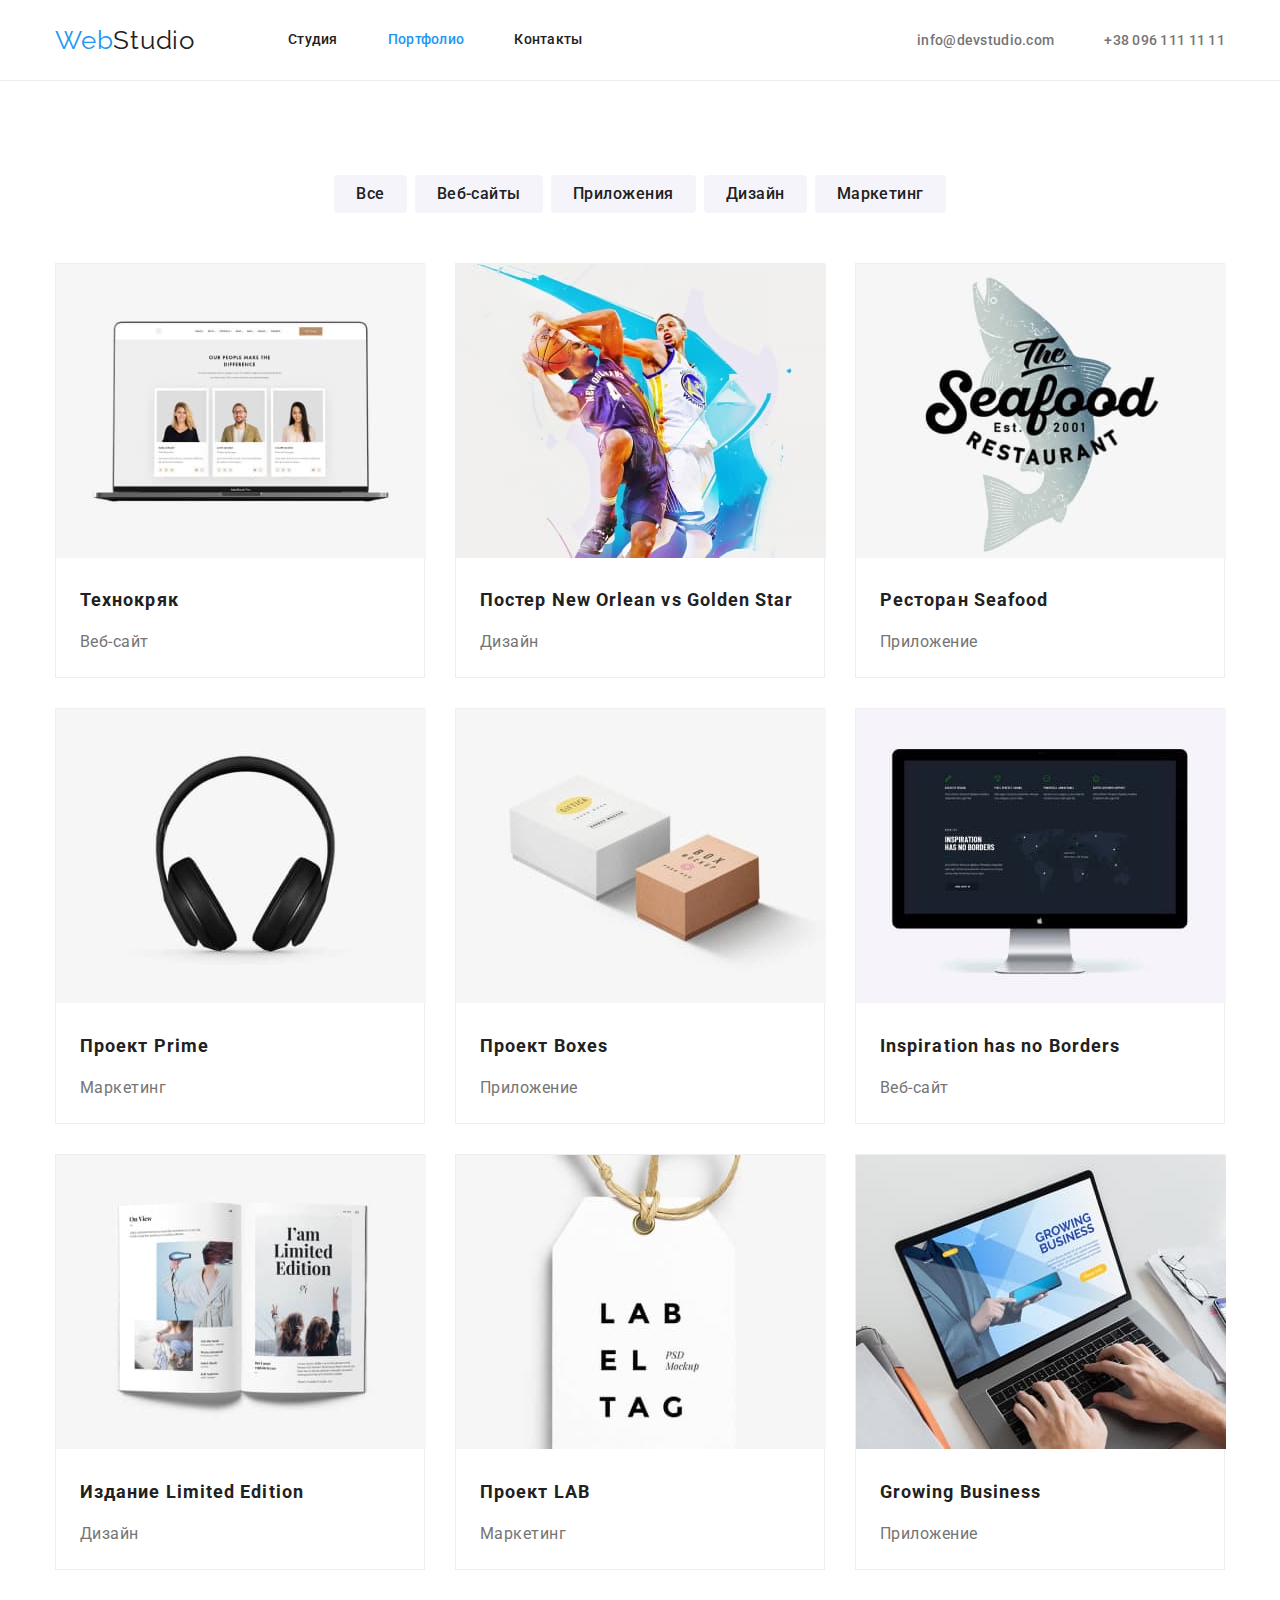
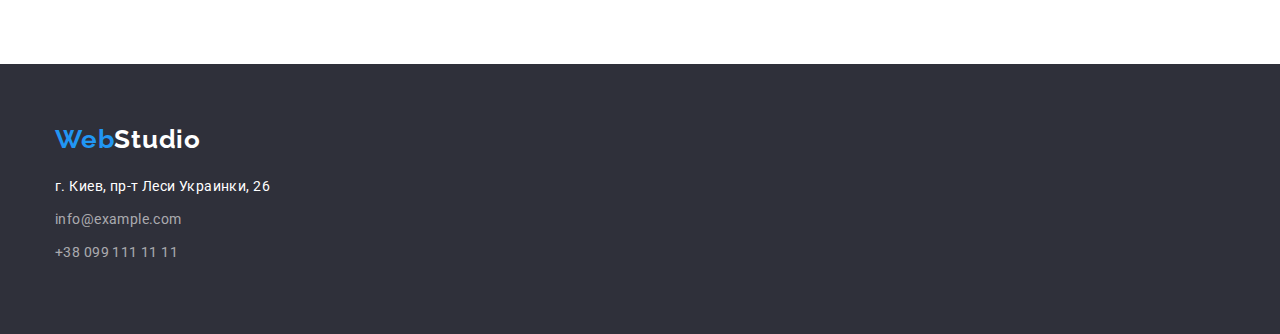
==== portfolio.html @ 6c7951a5 "Копия с ДЗ-3" ====
<!DOCTYPE html>
<html lang="ru">

<head>
  <meta charset="UTF-8" />
  <meta http-equiv="X-UA-Compatible" content="IE=edge" />
  <meta name="viewport" content="width=device-width, initial-scale=1.0" />
  <title>Document</title>
  <link rel="preconnect" href="https://fonts.googleapis.com" />
  <link rel="preconnect" href="https://fonts.gstatic.com" crossorigin />
  <link href="https://fonts.googleapis.com/css2?family=Raleway:wght@700&family=Roboto:wght@400;500;700;900&display=swap"
    rel="stylesheet" />
  <link rel="stylesheet"
    href="https://cdnjs.cloudflare.com/ajax/libs/modern-normalize/1.1.0/modern-normalize.min.css" />
  <link rel="stylesheet" href="./css/styles.css" />
</head>

<body class="page">
  <!-- Шапка сайта -->
  <header class="page-header">
    <nav class="container main-nav">
      <a href="./index.html" class="logo"> <span class="logos">Web</span>Studio</a>
      <ul class="site-nav list">
        <li class="lists"><a href="./index.html" class="link">Студия</a></li>
        <li class="lists"><a href="#" class="link current">Портфолио</a></li>
        <li class="lists"><a href="#" class="link">Контакты</a></li>
      </ul>
      <ul class="contacts list">
        <li class="lists"><a href="mailto:info@devstudio.com" class="contact">info@devstudio.com</a></li>
        <li class="lists"><a href="tel:+380961111111" class="contact">+38 096 111 11 11</a></li>
      </ul>
    </nav>
  </header>

  <main class="main">
    <!-- Кнопки -->
    <section class="buttons">
      <div class="container">
        <h1 class="buttons-title-hidden">Галерея</h1>
        <ul class="button-items list">
          <li class="button-item">
            <button type="button" class="button primery">Все</button>
          </li>
          <li class="button-item">
            <button type="button" class="button primery">Веб-сайты</button>
          </li>
          <li class="button-item">
            <button type="button" class="button primery">Приложения</button>
          </li>
          <li class="button-item">
            <button type="button" class="button primery">Дизайн</button>
          </li>
          <li class="button-item">
            <button type="button" class="button primery">Маркетинг</button>
          </li>
        </ul>
      
      <!--Наши работы -->

        <ul class="project-list list">
          <li class="project-item">
            <a href="#">
              <img src="./images/технокряк.jpg" alt="ноутбук" width="370" />
              <div class="project-after-item">
                <h2 class="caption" te>Технокряк</h2>
                <p class="lead">Веб-сайт</p>
              </div>
            </a>
          </li>
          <li class="project-item">
            <a href="#">
              <img src="./images/постерNEW.jpg" alt="баскетболисты" width="370" />
              <div class="project-after-item">
                <h2 class="caption">Постер New Orlean vs Golden Star</h2>
                <p class="lead">Дизайн</p>
              </div>
            </a>
          </li>
          <li class="project-item">
            <a href="#">
              <img src="./images/ресторан.jpg" alt="Рыба" width="370" />
              <div class="project-after-item">
                <h2 class="caption">Ресторан Seafood</h2>
                <p class="lead">Приложение</p>
              </div>
            </a>
          </li>
          <li class="project-item">
            <a href="#">
              <img src="./images/проектPrime.jpg" alt="наушники" width="370" />
              <div class="project-after-item">
                <h2 class="caption">Проект Prime</h2>
                <p class="lead">Маркетинг</p>
              </div>
            </a>
          </li>
          <li class="project-item">
            <a href="#">
              <img src="./images/проектBoxes.jpg" alt="коробки" width="370" />
              <div class="project-after-item">
                <h2 class="caption">Проект Boxes</h2>
                <p class="lead">Приложение</p>
              </div>
            </a>
          </li>
          <li class="project-item">
            <a href="#">
              <img src="./images/inspiration.jpg" alt="макбук" width="370" />
              <div class="project-after-item">
                <h2 class="caption">Inspiration has no Borders</h2>
                <p class="lead">Веб-сайт</p>
              </div>
            </a>
          </li>
          <li class="project-item">
            <a href="#">
              <img src="./images/издание.jpg" alt="журнал" width="370" />
              <div class="project-after-item">
                <h2 class="caption">Издание Limited Edition</h2>
                <p class="lead">Дизайн</p>
              </div>
            </a>
          </li>
          <li class="project-item">
            <a href="#">
              <img src="./images/проектLab.jpg" alt="бирка" width="370" />
              <div class="project-after-item">
                <h2 class="caption">Проект LAB</h2>
                <p class="lead">Маркетинг</p>
              </div>
            </a>
          </li>
          <li class="project-item">
            <a href="#">
              <img src="./images/growing.jpg" alt="руки на клавиатуре" width="370" />
              <div class="project-after-item">
                <h2 class="caption">Growing Business</h2>
                <p class="lead">Приложение</p>
              </div>
            </a>
          </li>
        </ul>
      </div>
    </section>
  </main>

  <footer class="footer-menu">
    <!-- Подвал -->
    <div class="container">
      <a href="./index.html" class="footer-logo">
        <span class="logos">Web</span>Studio</a>
      <address class="address">
        <ul class="address-list list">
          <li class="address-item">
            <a href="" class="footer-address">г. Киев, пр-т Леси Украинки, 26</a>
          </li>
          <li class="address-item">
            <a href="mailto:info@example.com" class="footer-contact">info@example.com</a>
          </li>
          <li class="address-item">
            <a href="tel:+380991111111" class="footer-contact">+38 099 111 11 11</a>
          </li>
        </ul>
      </address>
  </footer>
</body>

</html>
---- css/styles.css ----
.html {
  box-sizing: border-box;
}

a {
  text-decoration: none;
}

*,
*::before,
*::after {
  /* box-sizing: inherit; */
}

:root {
  --primary-text-color: #212121;
  --secondory-text-color: #757575;
  --text-title-color: #ffffff;
  --accent-color: #2196f3;
  --primary-bg-color: #ffffff;
  --secondary-bg-color: #f5f4fa;
  --top-line-bg-color: #ececec;
  --footer-bg-color: #2f303a;
  --box-project-color: #eeeeee;
}

.page {
  margin: 0;
  font-family: Roboto, sans-serif;
  color: var(--primary-text-color);
}

.container {
  display: block;

  width: 1200px;

  padding-left: 15px;
  padding-right: 15px;
  margin: 0 auto;

  /* outline: 2px solid tomato; */
}

h1,
h2,
h3,
h4,
h5,
h6,
p,
ul {
  margin-top: 0;
  margin-bottom: 0;
}

button {
  cursor: pointer;
}

.list {
  padding: 0;
  margin: 0;
  list-style: none;
}

/* CSS для imdex.html */

/* Шапка сайта */

.main-nav {
  display: flex;
  align-items: center;
}

.logo {
  font-family: Raleway;
  font-size: 26px;
  line-height: 1.19;
  letter-spacing: 0.03em;
  color: var(--primary-text-color);
}

.logos {
  color: var(--accent-color);
}

.site-nav {
  display: flex;
  margin-left: 93px;
}

.site-nav .lists:last-child {
  margin-right: 0;
}

.site-nav .lists + .lists {
  margin-left: 50px;
}

.site-nav .link {
  display: block;
  padding-top: 32px;
  padding-bottom: 32px;

  font-weight: 500;
  font-size: 14px;
  line-height: 1.14;
  letter-spacing: 0.02em;
  color: var(--primary-text-color);
}

.site-nav .link:hover,
.site-nav .link:focus {
  color: var(--accent-color);
}

.site-nav .link.current {
  color: var(--accent-color);
}

.contacts {
  display: flex;
  margin-left: auto;
}

.contacts .lists + .lists {
  margin-left: 50px;
}

.contacts .contact {
  font-weight: 500;
  font-size: 14px;
  line-height: 1.14;
  letter-spacing: 0.02em;
  color: var(--secondory-text-color);
}

.contacts .contact:hover,
.contacts .contact:focus {
  color: var(--accent-color);
}
.page-header {
  border-bottom: 1px solid var(--top-line-bg-color);
}

/* Герой */

.hero {
  padding-top: 200px;
  padding-bottom: 200px;

  text-align: center;
  background-color: var(--footer-bg-color);
  color: var(--text-title-color);
}

.hero-title {
  margin: 0 auto;
  margin-bottom: 30px;
  width: 696px;
  font-weight: 900;
  font-size: 44px;
  line-height: 1.36;

  letter-spacing: 0.06em;
  text-transform: uppercase;
  color: var(--text-title-color);
}

.button {
  display: inline-block;
  border-radius: 4px;
  border: transparent;
  padding: 10px 32px;

  font-family: Roboto;
  font-weight: bold;
  font-size: 16px;
  line-height: 1.9;

  align-items: center;
  text-align: center;
  letter-spacing: 0.06em;
  color: var(--text-title-color);
  background-color: var(--accent-color);
  cursor: pointer;
}

/* Особенности */

.section {
  padding-top: 94px;
  padding-bottom: 94px;
}
.title {
  margin-bottom: 10px;

  font-style: normal;
  font-weight: bold;
  font-size: 14px;
  line-height: 1.14;
  letter-spacing: 0.03em;
  text-transform: uppercase;
  color: var(--primary-text-color);
}

.text {
  font-style: normal;
  font-weight: normal;
  font-size: 14px;
  line-height: 1.71;
  letter-spacing: 0.03em;
  color: var(--secondory-text-color);
}

.feature-list {
  display: flex;
}

.item {
  width: 270px;
}

.feature-list .item + .item {
  margin-left: 30px;
}

.feature-list .title {
  color: var(--primary-text-color);
}

.feature-list .text {
  color: var(--secondory-text-color);
}
/* Чем мы занимаемся */

.section-work {
  padding-bottom: 94px;
}
.work {
  margin-bottom: 50px;

  font-weight: bold;
  font-size: 36px;
  line-height: 1.17;
  text-align: center;
  letter-spacing: 0.03em;
}
.section-work .work {
  color: var(--primary-text-color);
}

.work-list {
  display: flex;
  justify-content: space-between;
}

/* Наша команда */

.user {
  padding-top: 94px;
  padding-bottom: 94px;
  background-color: var(--secondary-bg-color);
}

.galery {
  margin-bottom: 50px;

  font-weight: bold;
  font-size: 36px;
  line-height: 1.16;
  text-align: center;
  letter-spacing: 0.03em;
}

.galery-list {
  display: flex;
  justify-content: space-between;
}

.user .galery {
  color: var(--primary-text-color);
}

.galery-item {
  margin-left: 30px;
  box-shadow: 0px 1px 3px rgba(0, 0, 0, 0.12), 0px 1px 1px rgba(0, 0, 0, 0.14),
    0px 2px 1px rgba(0, 0, 0, 0.2);
  border-radius: 0px 0px 4px 4px;
  background-color: var(--primary-bg-color);
}

.galery-item:nth-last-child(4n) {
  margin-left: 0;
}

.head {
  padding-top: 30px;
  padding-bottom: 30px;
}

.headline {
  /* margin-top: 30px; */
  margin-bottom: 10px;

  font-weight: 500;
  font-size: 16px;
  line-height: 1.19;
  text-align: center;
  letter-spacing: 0.03em;
}

.tagline {
  /* padding-bottom: 30px;   */

  font-weight: normal;
  font-size: 16px;
  line-height: 1.19;
  text-align: center;
  letter-spacing: 0.03em;
  color: var(--secondory-text-color);
}

/* Подвал */

.footer-menu {
  padding-top: 60px;
  padding-bottom: 60px;
  background-color: var(--footer-bg-color);
}

.footer-logo {
  display: inline-block;
  margin-bottom: 20px;
}

.footer-logo {
  font-family: Raleway;
  font-weight: bold;
  font-size: 26px;
  line-height: 1.19;
  letter-spacing: 0.03em;
  color: var(--primary-text-color);
  color: var(--text-title-color);
}

.address-item {
  margin-bottom: 9px;
}

.footer-address {
  font-style: normal;
  font-weight: normal;
  font-size: 14px;
  line-height: 1.71;
  letter-spacing: 0.03em;
  color: var(--text-title-color);
}

.footer-contact {
  margin-bottom: 60px;

  font-weight: normal;
  font-style: normal;
  font-size: 14px;
  line-height: 1.71;
  letter-spacing: 0.03em;
  color: rgba(255, 255, 255, 0.6);
}

.address-list .footer-address:focus,
.address-list .footer-address:hover {
  color: var(--accent-color);
}

.address-list .footer-contact:focus,
.address-list .footer-contact:hover {
  color: var(--accent-color);
}

/* CSS для portfolio.html */

/* Кнопки */

.buttons {
  padding-top: 94px;
  padding-bottom: 94px;
}

.buttons-title-hidden {
  position: absolute;
  white-space: nowrap;
  width: 1px;
  height: 1px;
  overflow: hidden;
  border: 0;
  padding: 0;
  clip: rect(0 0 0 0);
  clip-path: inset(50%);
  margin: -1px;
}

.button-items {
  display: flex;
  justify-content: center;
  margin-bottom: 50px;
}

.button-items .button-item + .button-item {
  margin-left: 8px;
}

.button.primery {
  padding: 6px 22px;

  font-style: normal;
  font-weight: 500;
  font-size: 16px;
  line-height: 1.6;
  text-align: center;
  letter-spacing: 0.03em;
}

.button.primery {
  color: var(--primary-text-color);
  background-color: var(--secondary-bg-color);
}

.button.primery:hover,
.button.primery:focus {
  color: var(--text-title-color);
  background-color: var(--accent-color);
}

/* Наши работы */

.project-list {
  display: flex;
  flex-wrap: wrap;
}

.project-item {
  width: 370px;
  border: 1px solid var(--box-project-color);

  margin-right: 30px;
  margin-bottom: 30px;
}

.project-after-item {
  padding-top: 20px;
  padding-bottom: 20px;
  padding-left: 24px;
}

.project-item:nth-child(3n) {
  margin-right: 0;
}
.project-item:nth-last-child(-n + 3) {
  margin-bottom: 0;
}

.caption {
  margin-bottom: 9px;

  font-weight: bold;
  font-size: 18px;
  line-height: 2;
  font-style: normal;
  letter-spacing: 0.06em;
  color: var(--primary-text-color);
}

.lead {
  font-weight: normal;
  font-size: 16px;
  line-height: 1.9;
  letter-spacing: 0.03em;
  color: var(--secondory-text-color);
}

/* Первичный цвет текста #212121 */
/* Вторичный цвет текста #757575 */
/* Белый цвет текста #FFFFFF */
/* Синие элементы текста и лого #2196F3 */
/* Цвета фонов секций 
#2F303A #E5E5E5 #F5F4FA */
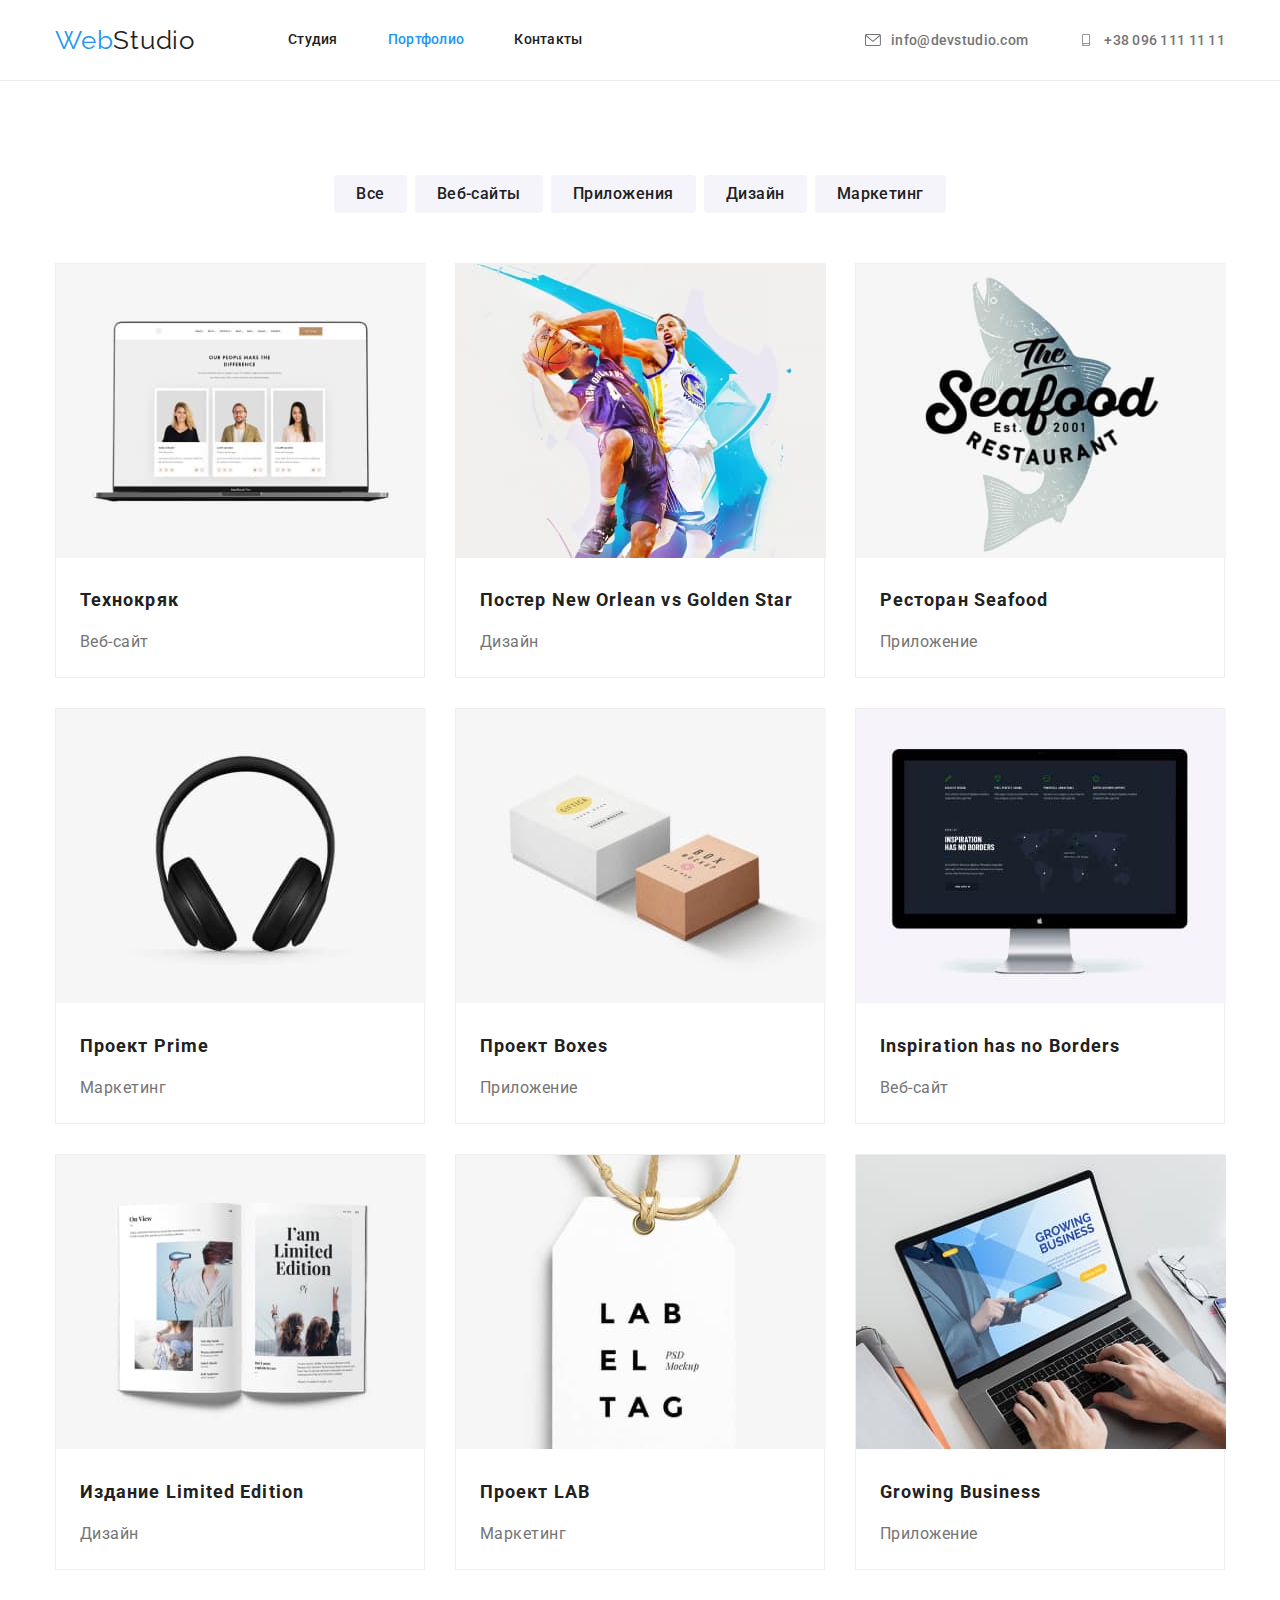
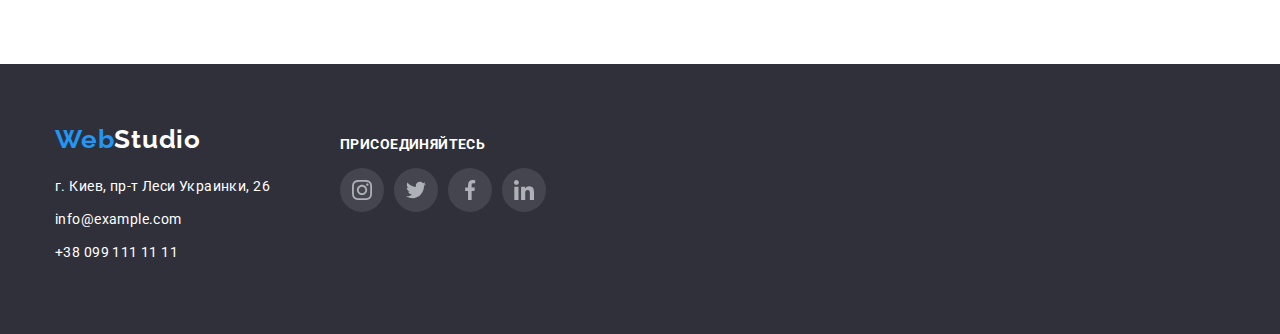
==== commit cfff2a78: "ДЗ-3 финал" ====
--- a/portfolio.html
+++ b/portfolio.html
@@ -26,8 +26,20 @@
         <li class="lists"><a href="#" class="link">Контакты</a></li>
       </ul>
       <ul class="contacts list">
-        <li class="lists"><a href="mailto:info@devstudio.com" class="contact">info@devstudio.com</a></li>
-        <li class="lists"><a href="tel:+380961111111" class="contact">+38 096 111 11 11</a></li>
+        <li class="lists">
+          <a href="mailto:info@devstudio.com" class="contact">
+            <svg class="email-icon">
+              <use href="./images/icons.svg?v=2#icon-email"></use>
+            </svg>info@devstudio.com
+          </a>
+        </li>
+        <li class="lists">
+          <a href="tel:+380961111111" class="contact">
+            <svg class="phone-icon">
+              <use href="./images/icons.svg?v=2#icon-phone"></use>
+            </svg>+38 096 111 11 11
+          </a>
+        </li>
       </ul>
     </nav>
   </header>
@@ -54,8 +66,8 @@
             <button type="button" class="button primery">Маркетинг</button>
           </li>
         </ul>
-      
-      <!--Наши работы -->
+
+        <!--Наши работы -->
 
         <ul class="project-list list">
           <li class="project-item">
@@ -146,22 +158,57 @@
 
   <footer class="footer-menu">
     <!-- Подвал -->
-    <div class="container">
-      <a href="./index.html" class="footer-logo">
-        <span class="logos">Web</span>Studio</a>
-      <address class="address">
-        <ul class="address-list list">
-          <li class="address-item">
-            <a href="" class="footer-address">г. Киев, пр-т Леси Украинки, 26</a>
-          </li>
-          <li class="address-item">
-            <a href="mailto:info@example.com" class="footer-contact">info@example.com</a>
-          </li>
-          <li class="address-item">
-            <a href="tel:+380991111111" class="footer-contact">+38 099 111 11 11</a>
+    <div class="container footer">
+      <div class="footer-container">
+        <a href="./index.html" class="footer-logo">
+          <span class="logos">Web</span>Studio</a>
+        <address class="address">
+          <ul class="address-list list">
+            <li class="address-item">
+              <a href="" class="footer-address">г. Киев, пр-т Леси Украинки, 26</a>
+            </li>
+            <li class="address-item">
+              <a href="mailto:info@example.com" class="footer-contact">info@example.com</a>
+            </li>
+            <li class="address-item">
+              <a href="tel:+380991111111" class="footer-contact">+38 099 111 11 11</a>
+            </li>
+          </ul>
+        </address>
+      </div>
+      <div class="aside">
+        <h3 class="aside-title">Присоединяйтесь</h3>
+        <ul class="aside-list list">
+          <li class="aside-item">
+            <a href="#" class="aside-link">
+              <svg class="aside-icon">
+                <use href="./images/icons.svg?v=2#icon-instagram"></use>
+              </svg>
+            </a>
+          </li>
+          <li class="aside-item">
+            <a href="#" class="aside-link">
+              <svg class="aside-icon">
+                <use href="./images/icons.svg?v=2#icon-twitter"></use>
+              </svg>
+            </a>
+          </li>
+          <li class="aside-item">
+            <a href="#" class="aside-link">
+              <svg class="aside-icon">
+                <use href="./images/icons.svg?v=2#icon-facebook"></use>
+              </svg>
+            </a>
+          </li>
+          <li class="aside-item">
+            <a href="#" class="aside-link">
+              <svg class="aside-icon">
+                <use href="./images/icons.svg?v=2#icon-linkedin"></use>
+              </svg>
+            </a>
           </li>
         </ul>
-      </address>
+      </div>
   </footer>
 </body>
 
--- a/css/styles.css
+++ b/css/styles.css
@@ -22,6 +22,11 @@
   --top-line-bg-color: #ececec;
   --footer-bg-color: #2f303a;
   --box-project-color: #eeeeee;
+  --box-klients-color: #afb1b8;
+  --first-social-color: #afb1b8;
+  --secondary-social-color: #ffffff;
+  --background-social-color: #2196f3;
+  --footer-social-color: rgba(255, 255, 255, 0.1);
 }
 
 .page {
@@ -32,14 +37,10 @@
 
 .container {
   display: block;
-
   width: 1200px;
-
   padding-left: 15px;
   padding-right: 15px;
   margin: 0 auto;
-
-  /* outline: 2px solid tomato; */
 }
 
 h1,
@@ -121,6 +122,8 @@
 
 .contacts {
   display: flex;
+  position: relative;
+  align-items: center;
   margin-left: auto;
 }
 
@@ -131,15 +134,39 @@
 .contacts .contact {
   font-weight: 500;
   font-size: 14px;
-  line-height: 1.14;
+  line-height: 16px;
   letter-spacing: 0.02em;
   color: var(--secondory-text-color);
+}
+
+.email-icon,
+.phone-icon {
+  width: 16px;
+  height: 12px;
+  margin-right: 10px;
+}
+
+.contact {
+  display: flex;
+  align-items: center;
+  justify-content: center;
+  fill: var(--secondory-text-color);
+}
+
+.contact + .contact {
+  margin-right: 10px;
 }
 
 .contacts .contact:hover,
 .contacts .contact:focus {
   color: var(--accent-color);
 }
+
+.contact:hover .email-icon,
+.contact:hover .phone-icon {
+  fill: var(--accent-color);
+}
+
 .page-header {
   border-bottom: 1px solid var(--top-line-bg-color);
 }
@@ -153,6 +180,21 @@
   text-align: center;
   background-color: var(--footer-bg-color);
   color: var(--text-title-color);
+}
+
+.hero-img {
+  position: relative;
+  display: block;
+  max-width: 1600px;
+  min-height: 600px;
+  margin-right: auto;
+  margin-left: auto;
+  background: linear-gradient(
+      to right,
+      rgba(47, 48, 58, 0.4),
+      rgba(47, 48, 58, 0.4)
+    ),
+    url("../images/hero.jpg");
 }
 
 .hero-title {
@@ -193,6 +235,24 @@
   padding-top: 94px;
   padding-bottom: 94px;
 }
+
+.box-icon {
+  display: inline-flex;
+  justify-content: center;
+  align-items: center;
+  width: 270px;
+  height: 120px;
+  background-color: var(--secondary-bg-color);
+  background-repeat: no-repeat;
+  margin-bottom: 30px;
+  border-radius: 4px;
+}
+
+.item-icon {
+  width: 70px;
+  height: 70px;
+}
+
 .title {
   margin-bottom: 10px;
 
@@ -266,7 +326,6 @@
 
 .galery {
   margin-bottom: 50px;
-
   font-weight: bold;
   font-size: 36px;
   line-height: 1.16;
@@ -297,13 +356,10 @@
 
 .head {
   padding-top: 30px;
-  padding-bottom: 30px;
 }
 
 .headline {
-  /* margin-top: 30px; */
   margin-bottom: 10px;
-
   font-weight: 500;
   font-size: 16px;
   line-height: 1.19;
@@ -312,14 +368,91 @@
 }
 
 .tagline {
-  /* padding-bottom: 30px;   */
-
   font-weight: normal;
   font-size: 16px;
   line-height: 1.19;
   text-align: center;
   letter-spacing: 0.03em;
   color: var(--secondory-text-color);
+}
+.social-list {
+  display: flex;
+  justify-content: center;
+  padding-top: 16px;
+  padding-bottom: 30px;
+}
+
+.social-link + .social-link {
+  margin-left: 10px;
+}
+
+.social-link {
+  width: 44px;
+  height: 44px;
+  border-radius: 50%;
+  display: flex;
+  align-items: center;
+  justify-content: center;
+  fill: var(--first-social-color);
+}
+
+.social-icon {
+  width: 20px;
+  height: 20px;
+}
+
+.social-link:hover {
+  background-color: var(--background-social-color);
+}
+
+.social-link:hover .social-icon {
+  fill: var(--secondary-social-color);
+}
+
+/* Наши клиенты */
+
+.clients {
+  padding-top: 94px;
+  padding-bottom: 94px;
+}
+
+.clients-title {
+  margin-bottom: 50px;
+  font-weight: bold;
+  font-size: 36px;
+  line-height: 1.16;
+  text-align: center;
+  letter-spacing: 0.03em;
+}
+
+.clients-list {
+  display: flex;
+  position: relative;
+  justify-content: space-between;
+}
+
+.clients-link {
+  display: inline-flex;
+  justify-content: center;
+  padding: 16px 32px;
+  width: 170px;
+  height: 92px;
+  border-radius: 4px;
+  border: 1px solid var(--box-klients-color);
+  fill: var(--box-klients-color);
+}
+.clients-link {
+  margin-left: 30px;
+}
+
+.clients-link:last-child {
+  margin-left: 0;
+}
+
+.clients-list .clients-link:hover,
+.clients-icon:active {
+  fill: var(--accent-color);
+  border: 1px solid var(--accent-color);
 }
 
 /* Подвал */
@@ -347,6 +480,9 @@
 
 .address-item {
   margin-bottom: 9px;
+}
+.address-list {
+  margin-right: 70px;
 }
 
 .footer-address {
@@ -366,7 +502,7 @@
   font-size: 14px;
   line-height: 1.71;
   letter-spacing: 0.03em;
-  color: rgba(255, 255, 255, 0.6);
+  color: var(--text-title-color);
 }
 
 .address-list .footer-address:focus,
@@ -377,6 +513,57 @@
 .address-list .footer-contact:focus,
 .address-list .footer-contact:hover {
   color: var(--accent-color);
+}
+
+.footer {
+  display: flex;
+}
+
+.aside {
+  display: block;
+  padding-top: 12px;
+}
+
+.aside-title {
+  font-weight: bold;
+  font-size: 14px;
+  line-height: 16px;
+  letter-spacing: 0.03em;
+  text-transform: uppercase;
+  color: var(--text-title-color);
+}
+
+.aside-list {
+  display: flex;
+  padding-top: 16px;
+}
+
+.aside-item + .aside-item {
+  margin-left: 10px;
+}
+
+.aside-link {
+  display: flex;
+  width: 44px;
+  height: 44px;
+  border-radius: 50%;
+  align-items: center;
+  justify-content: center;
+  fill: var(--first-social-color);
+  background-color: var(--footer-social-color);
+}
+
+.aside-icon {
+  width: 20px;
+  height: 20px;
+}
+
+.aside-link:hover {
+  background-color: var(--background-social-color);
+}
+
+.aside-link:hover .aside-icon {
+  fill: var(--secondary-social-color);
 }
 
 /* CSS для portfolio.html */
@@ -433,6 +620,10 @@
   background-color: var(--accent-color);
 }
 
+.button-item:hover {
+  box-shadow: 0px 4px 4px rgba(0, 0, 0, 0.25);
+}
+
 /* Наши работы */
 
 .project-list {
@@ -443,9 +634,13 @@
 .project-item {
   width: 370px;
   border: 1px solid var(--box-project-color);
-
   margin-right: 30px;
   margin-bottom: 30px;
+}
+
+.project-item:hover {
+  box-shadow: 0px 1px 1px rgba(0, 0, 0, 0.12), 0px 4px 4px rgba(0, 0, 0, 0.06),
+    1px 4px 6px rgba(0, 0, 0, 0.16);
 }
 
 .project-after-item {
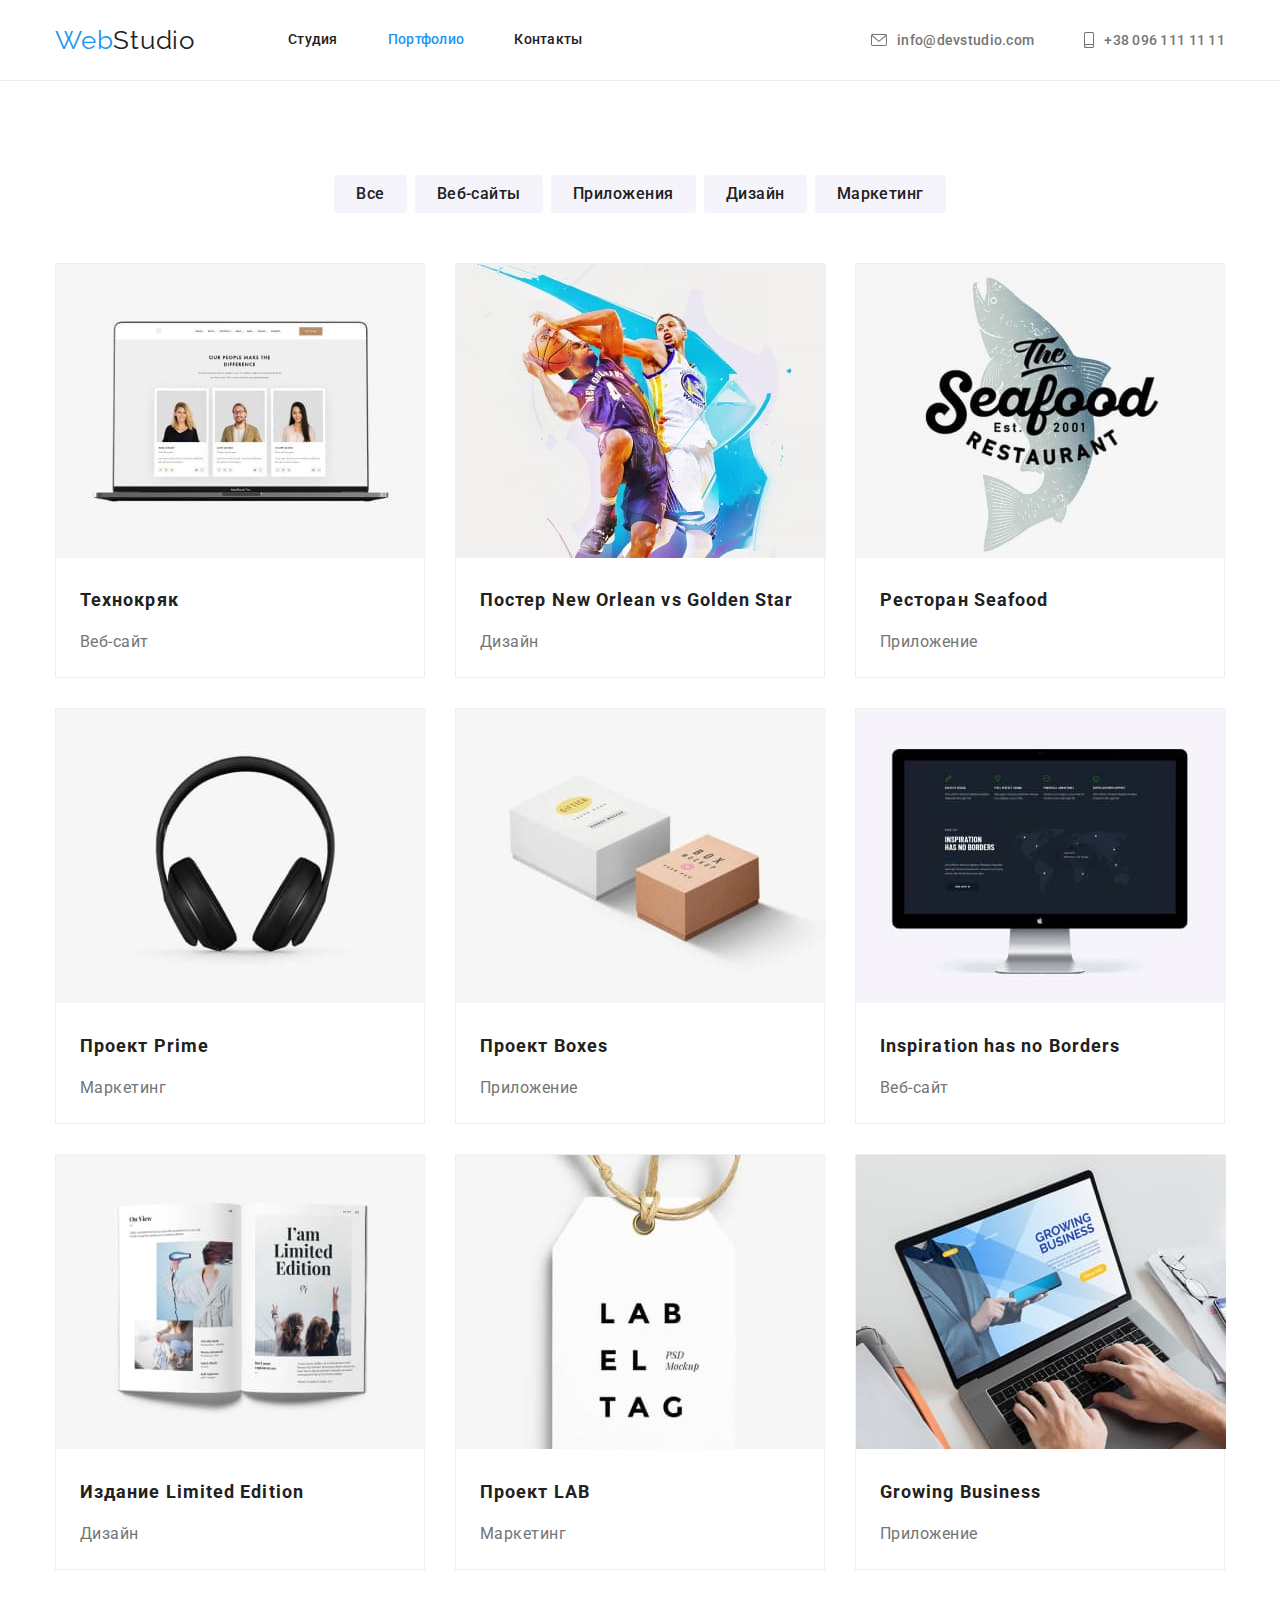
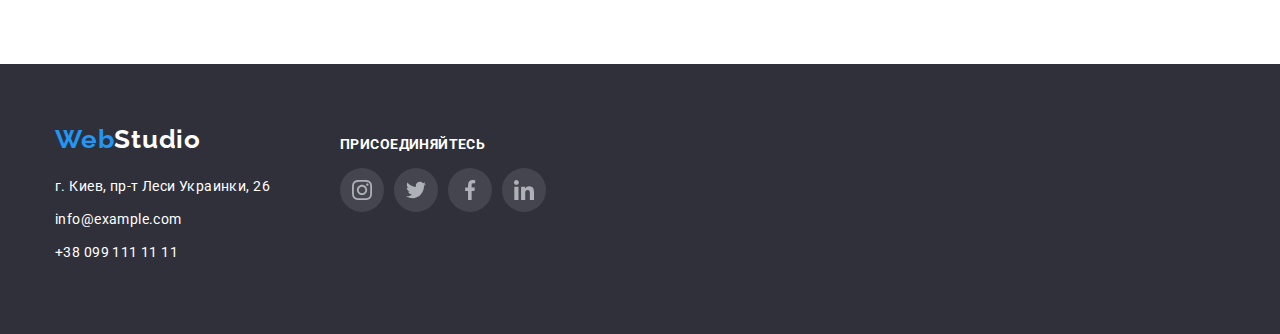
==== commit 0c98a18d: "ДЗ-2 финал2" ====
--- a/portfolio.html
+++ b/portfolio.html
@@ -28,14 +28,14 @@
       <ul class="contacts list">
         <li class="lists">
           <a href="mailto:info@devstudio.com" class="contact">
-            <svg class="email-icon">
+            <svg class="email-icon" width="16" height="12">
               <use href="./images/icons.svg?v=2#icon-email"></use>
             </svg>info@devstudio.com
           </a>
         </li>
         <li class="lists">
           <a href="tel:+380961111111" class="contact">
-            <svg class="phone-icon">
+            <svg class="phone-icon" width="10" height="16">
               <use href="./images/icons.svg?v=2#icon-phone"></use>
             </svg>+38 096 111 11 11
           </a>
--- a/css/styles.css
+++ b/css/styles.css
@@ -141,8 +141,6 @@
 
 .email-icon,
 .phone-icon {
-  width: 16px;
-  height: 12px;
   margin-right: 10px;
 }
 
@@ -151,6 +149,7 @@
   align-items: center;
   justify-content: center;
   fill: var(--secondory-text-color);
+  padding: 32px 0px;
 }
 
 .contact + .contact {
@@ -176,7 +175,6 @@
 .hero {
   padding-top: 200px;
   padding-bottom: 200px;
-
   text-align: center;
   background-color: var(--footer-bg-color);
   color: var(--text-title-color);
@@ -204,7 +202,6 @@
   font-weight: 900;
   font-size: 44px;
   line-height: 1.36;
-
   letter-spacing: 0.06em;
   text-transform: uppercase;
   color: var(--text-title-color);
@@ -298,6 +295,7 @@
 .section-work {
   padding-bottom: 94px;
 }
+
 .work {
   margin-bottom: 50px;
 
@@ -307,6 +305,7 @@
   text-align: center;
   letter-spacing: 0.03em;
 }
+
 .section-work .work {
   color: var(--primary-text-color);
 }
@@ -375,6 +374,7 @@
   letter-spacing: 0.03em;
   color: var(--secondory-text-color);
 }
+
 .social-list {
   display: flex;
   justify-content: center;
@@ -441,6 +441,7 @@
   border: 1px solid var(--box-klients-color);
   fill: var(--box-klients-color);
 }
+
 .clients-link {
   margin-left: 30px;
 }
@@ -481,6 +482,7 @@
 .address-item {
   margin-bottom: 9px;
 }
+
 .address-list {
   margin-right: 70px;
 }
@@ -652,6 +654,7 @@
 .project-item:nth-child(3n) {
   margin-right: 0;
 }
+
 .project-item:nth-last-child(-n + 3) {
   margin-bottom: 0;
 }
